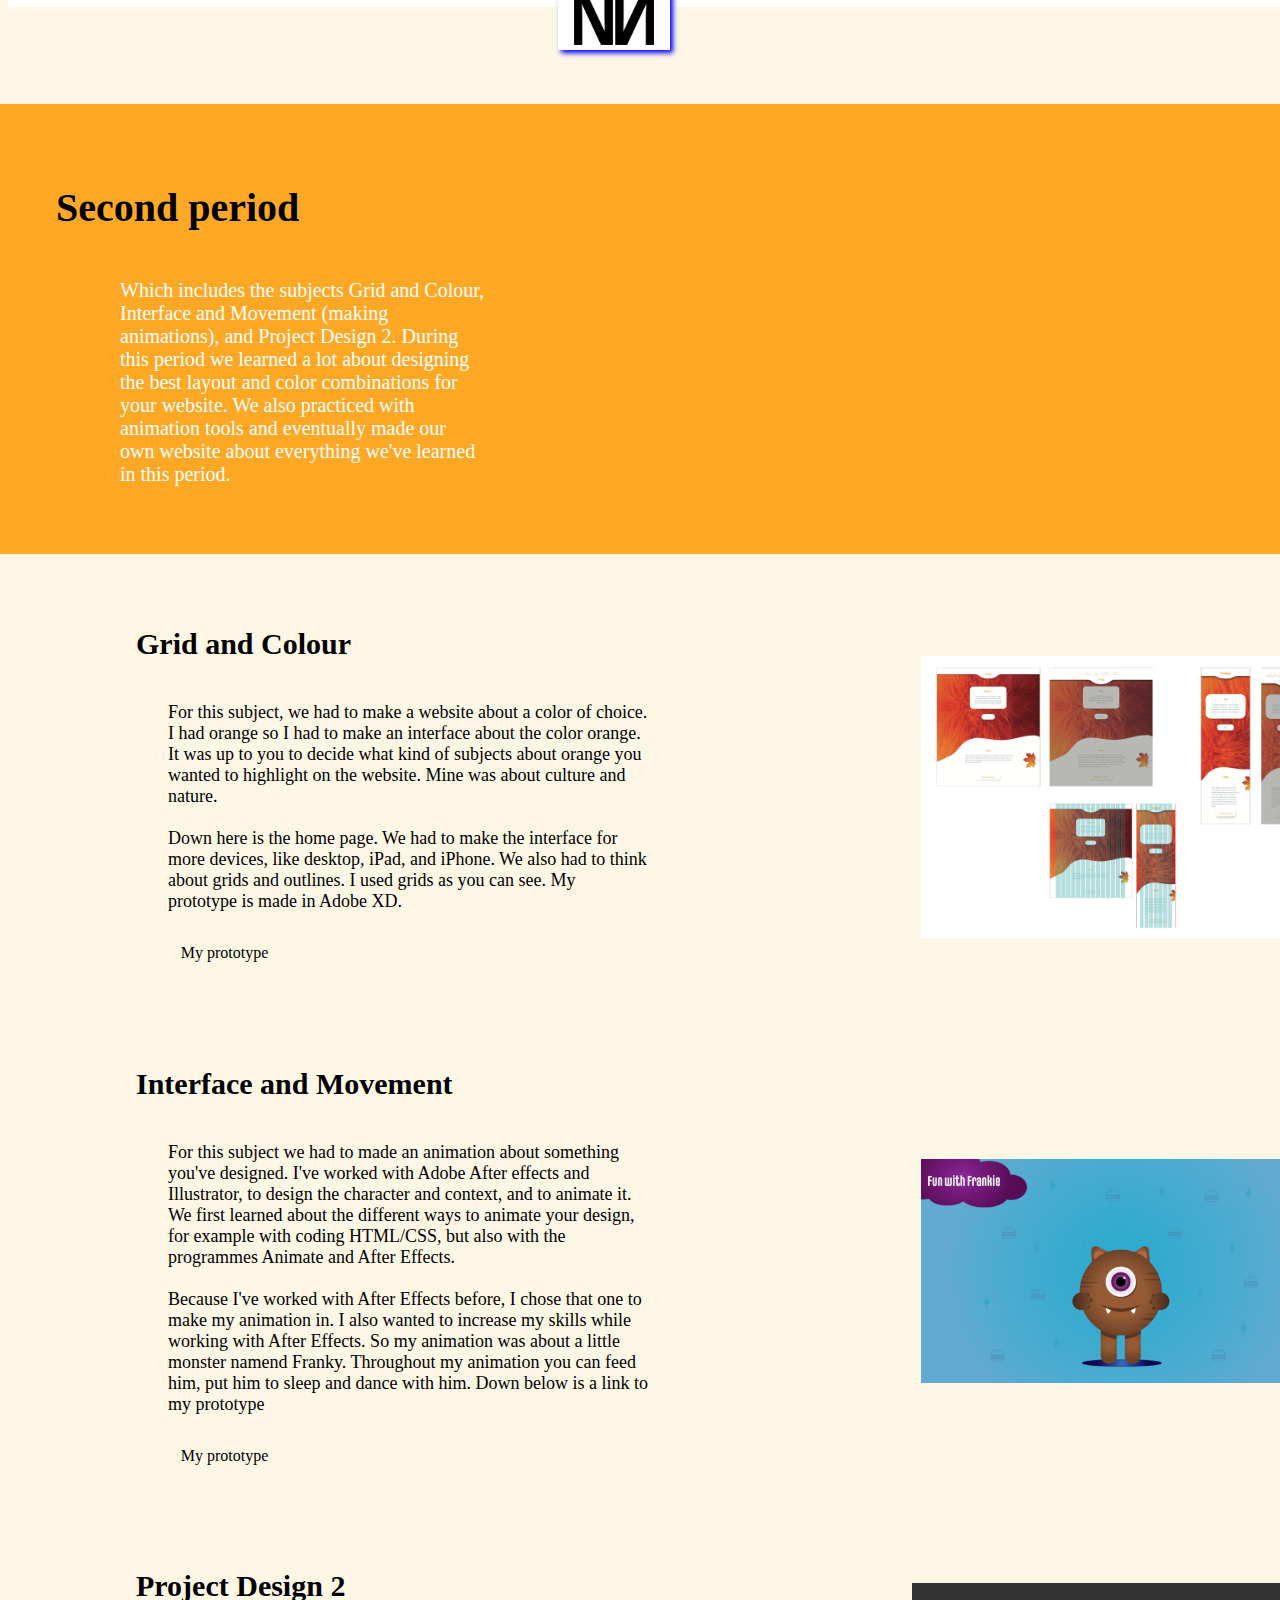
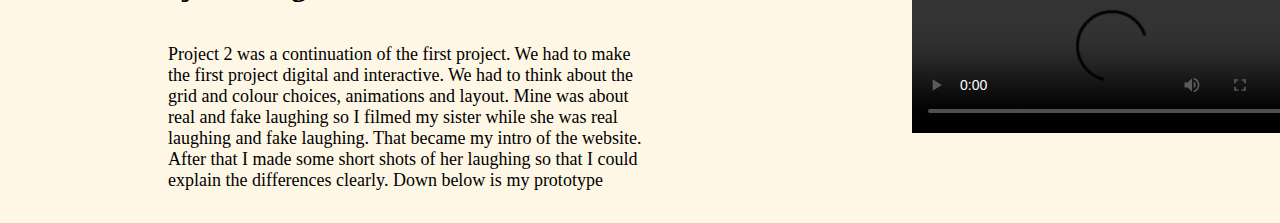
==== derdeperiode.html @ 75caab45 "uploaded files" ====
<!DOCTYPE html>
<html lang="en" dir="ltr">
  <head>
    <meta charset="utf-8">
    <title></title>
    <link rel="stylesheet" href="Styles/overzichtbalk.css">
    <link rel="stylesheet" href="Styles/eerst.css">
  </head>
  <body class="third">
    <div class="balk">
      <nav>
        <ul>
          <li><a href="index.html">Home</a></li>
          <li><a href="overzicht.html">All periods</a></li>
        </ul>
      </nav>
      <article class="logo">
      <img src="Styles/logonn.png" alt="">
    </article>
    </div>
    <div class="derde">
      <h1>Second period</h1>
      <article class="tekstje">
        Which includes the subjects Grid and Colour,
        Interface and Movement (making animations),
        and Project Design 2. During this period we learned a lot about designing the best layout and color
        combinations for your website. We also practiced with animation tools and eventually made our own website
        about everything we've learned in this period.
      </article>
    </div>

    <h2>Grid and Colour</h2>
    <p class="gridc">For this subject, we had to make a website about a color of choice. I had
      orange so I had to make an interface about the color orange. It was up to
      you to decide what kind of subjects about orange you wanted to highlight
      on the website. Mine was about culture and nature. <br><br>
Down here is the home page. We had to make the interface for more devices, like
desktop, iPad, and iPhone. We also had to think about grids and outlines. I used
grids as you can see. My prototype is made in Adobe XD.</p>
<a class="bestandendrie" href="Styles/appdef.xd">My prototype</a>
<img class="bt1" src="Styles/gk.png" alt="">

    <h2>Interface and Movement</h2>
    <p class="im">For this subject we had to made an animation about something you've designed.
    I've worked with Adobe After effects and Illustrator, to design the character and context,
  and to animate it. We first learned about the different ways to animate your design, for example
with coding HTML/CSS, but also with the programmes Animate and After Effects. <br><br> Because I've worked
with After Effects before, I chose that one to make my animation in. I also wanted to increase my skills
while working with After Effects. So my animation was about a little monster namend Franky. Throughout my
animation you can feed him, put him to sleep and dance with him. Down below is a link to my prototype</p>
<a class="bestandendrie" href="Styles/ANIMATIONDEF.PRD">My prototype</a>
<img class="bt1" src="Styles/ib.png" alt="">

     <h2>Project Design 2</h2>
     <p class="p2">Project 2 was a continuation of the first project. We had to make the first project
     digital and interactive. We had to think about the grid and colour choices, animations and layout.
   Mine was about real and fake laughing so I filmed my sister while she was real laughing and fake laughing.
 That became my intro of the website. After that I made some short shots of her laughing so that I could explain
the differences clearly. Down below is my prototype</p>
<img class="bt1" src="Styles/prscherm.mov" alt="">
<video class="btmov" controls="controls">
  Your browser does not support the &lt;video&gt; tag.
  <source class="bt1" src="Styles/prscherm.mov" />
</video>
  </body>
</html>
---- Styles/eerst.css ----
.balk {
  width: 100%;
  height: 7vh;
  background-color: white;
  position: absolute;
  margin-top: -10rem;
}

.logo {
  margin-top: -0.8rem;
  position: absolute;
  margin-left: 43%;
  text-align: center;
  width: 7rem;
  background-color: white;
  box-shadow: 3px 3px 5px blue;
}

.logo img {
  padding: 0.1rem;
  margin-top: 0.2rem;
  width: 5rem;
  height: 6vh;
}

.balk:hover {
  margin-top: -7rem;
  transition: 0.2s ease-in;
  box-shadow: 3px 3px 5px blue;
}

nav {
  margin-left: 17rem;
}

nav ul {
  display: flex;
  list-style: none;
}

nav ul li {
  padding-left: 12rem;
  padding-top: 0.3rem;
}

nav ul li a {
  text-decoration: none;
  color: black;
  font-family: 'Avenir';
}

nav ul li a:hover {
  color: #FE1568;
  transition: 0.1s ease-in;
}

.first {
  background-color: #FFE5F3;
  margin-top: -0.5rem;
}

.second {
  background-color: #E5FEFF;
  margin-top: -0.5rem;
}

.third {
  background-color: #FFF7E5;
  margin-top: -0.5rem;
}

.fourth {
  background-color: #E5F0FF;
  margin-top: -0.5rem;
}

.eerste, .tweede, .derde, .vierde {
  width: 101vw;
  margin-left: -1rem;
}

.eerste {
  background-color: #FE1568;
  height: 50vh;
  margin-top: 7rem;
  margin-bottom: -2rem;
}

.tweede {
  background-color: #2FBFC4;
  height: 50vh;
  margin-top: 7rem;
  margin-bottom: -2rem;
}

.derde {
  background-color: #FFA826;
  height: 50vh;
  margin-top: 7rem;
  margin-bottom: -2rem;
}

.vierde {
  background-color: #00509B;
  height: 50vh;
  margin-top: 7rem;
  margin-bottom: -2rem;
}

h1 {
  font-family: 'Abril Fatface';
  font-size: 40px;
  padding: 1rem;
  padding-top: 5rem;
  margin-left: 3rem;
}

h2 {
  font-family: 'Abril Fatface';
  font-size: 30px;
  padding: 1rem;
  padding-top: 5rem;
  margin-left: 7rem;
}

.tekstje {
  font-family: 'Avenir';
  font-size: 20px;
  color: white;
  margin-top: 2rem;
  margin-left: 8rem;
  margin-right: 50rem;
}

p {
  font-family: 'Avenir';
  font-size: 18px;
  width: 30rem;
  margin-left: 10rem;
  margin-bottom: 2rem;
}

.bestandentwee, .bestandendrie, .bestandenvier {
  border-color: black;
  background-color: none;
  text-decoration: none;
  font-family: 'Avenir';
  font-size: 16px;
  width: 40rem;
  margin-left: 10rem;
  padding: 0.8rem;
  color: black;
}

.bestandentwee:hover {
  background-color: #2FBFC4;
  color: white;
  transition: 0.2s ease-in;
}

.bestandendrie:hover {
  background-color: #FFA826;
  color: white;
  transition: 0.2s ease-in;
}

.bestandenvier:hover {
  background-color: #00509B;
  color: white;
  transition: 0.2s ease-in;
}

.typofoto {
  width: 20rem;
  margin-left: 1rem;
  margin-bottom: 5rem;
}

.typofoto:first-of-type{
  margin-left: 15rem;
}

.bt1, .bt1w {
  width: 25rem;
  position: absolute;
  margin-left: 40rem;
  margin-top: -18rem;
  margin-bottom: 10rem;
}


.fototje {
  text-align: center;
}

.btl {
  width: 30rem;
  margin: 0.5rem;
}

.lpic {
  width: 20rem;
  margin-left: 57rem;
  margin-top: -50rem;
}

.btmov {
  width: 25rem;
  position: absolute;
  margin-left: 56.5rem;
  margin-top: -15rem;
  margin-bottom: 10rem;
}

.bt1w {
  margin-top: -35rem;
}

.bt1:hover, .lpic:hover, .bt1w:hover, .typofoto:hover, .btl:hover {
  transform: scale(1.5);
  transition: 0.2s ease-in-out;
}

#vera {
  margin-left: 60rem;
  margin-top: -40rem;
}
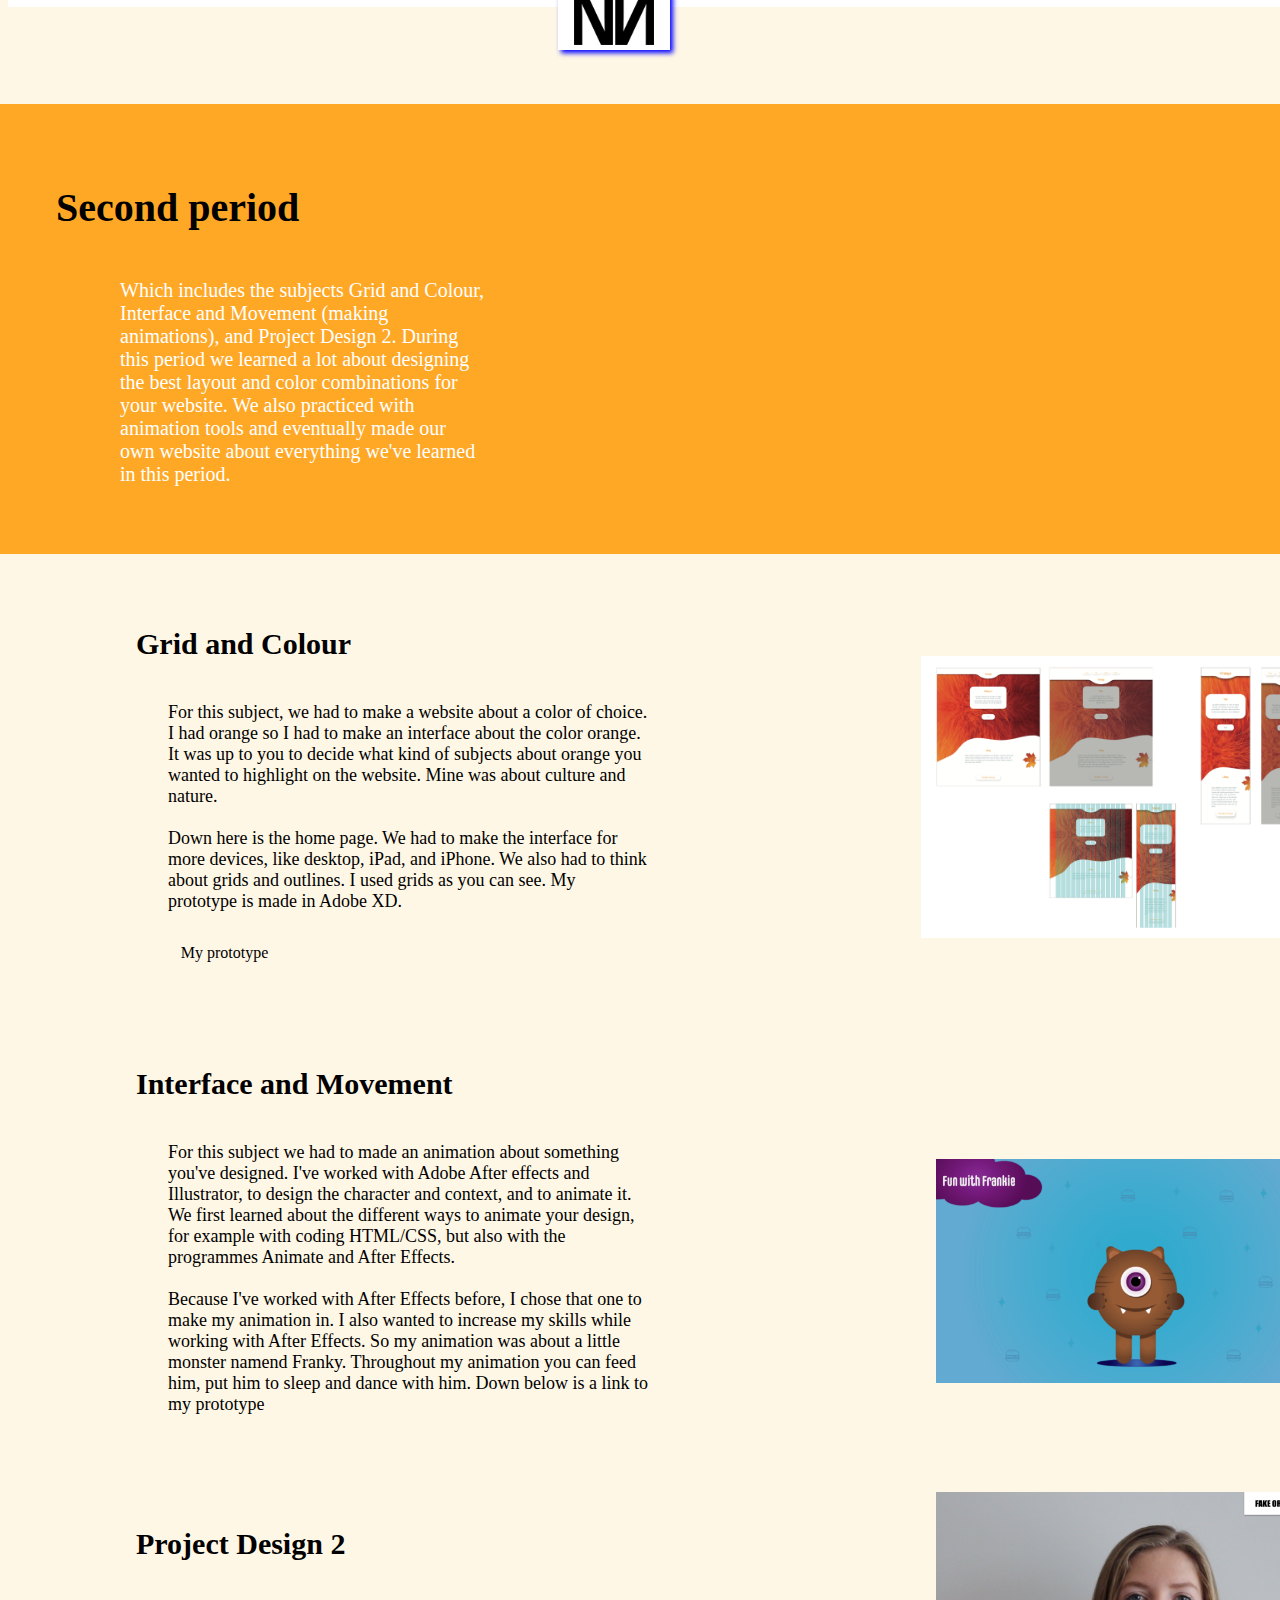
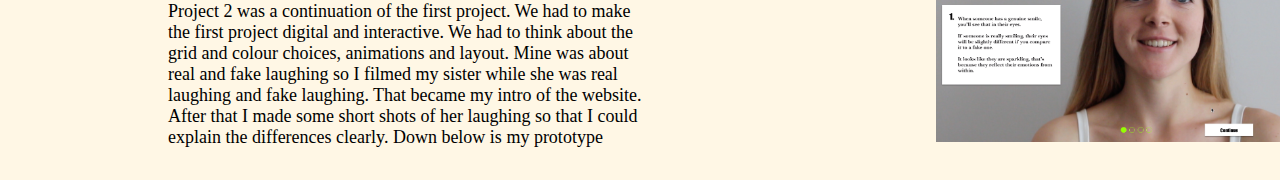
==== commit 656f08ff: "updated files" ====
--- a/derdeperiode.html
+++ b/derdeperiode.html
@@ -48,8 +48,7 @@
 with After Effects before, I chose that one to make my animation in. I also wanted to increase my skills
 while working with After Effects. So my animation was about a little monster namend Franky. Throughout my
 animation you can feed him, put him to sleep and dance with him. Down below is a link to my prototype</p>
-<a class="bestandendrie" href="Styles/ANIMATIONDEF.PRD">My prototype</a>
-<img class="bt1" src="Styles/ib.png" alt="">
+<img id="yeah" class="bt1" src="Styles/ib.png" alt="">
 
      <h2>Project Design 2</h2>
      <p class="p2">Project 2 was a continuation of the first project. We had to make the first project
@@ -57,10 +56,8 @@
    Mine was about real and fake laughing so I filmed my sister while she was real laughing and fake laughing.
  That became my intro of the website. After that I made some short shots of her laughing so that I could explain
 the differences clearly. Down below is my prototype</p>
-<img class="bt1" src="Styles/prscherm.mov" alt="">
-<video class="btmov" controls="controls">
-  Your browser does not support the &lt;video&gt; tag.
-  <source class="bt1" src="Styles/prscherm.mov" />
-</video>
+<img id="yeah" class="bt1" src="Styles/krispr.png" alt="">
+
+
   </body>
 </html>
--- a/Styles/eerst.css
+++ b/Styles/eerst.css
@@ -225,3 +225,7 @@
   margin-left: 60rem;
   margin-top: -40rem;
 }
+
+#yeah {
+  margin-left: 58rem;
+}
